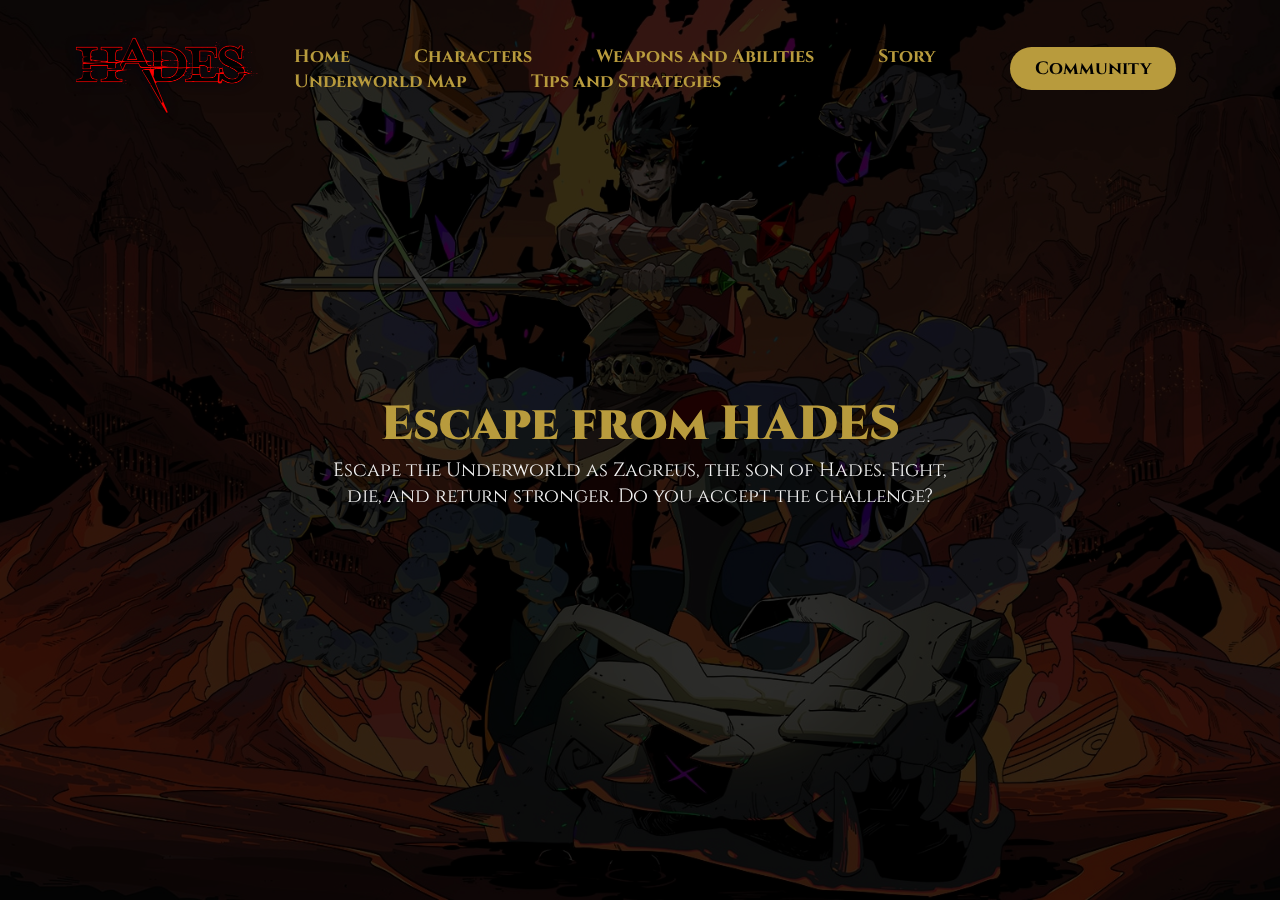
==== index.html @ b7c41282 "Add files via upload" ====
<!DOCTYPE html>
<html lang="en">
<head>
    <meta charset="UTF-8">
    <meta name="viewport" content="width=device-width, initial-scale=1.0">
    <link rel="stylesheet" href="css/index.css">
    <link rel="stylesheet" href="css/nav_base.css">
    <link rel="stylesheet" href="css/color.css">
    <link rel="icon" href="imgs/Hades_logo.png" type="png">
    <title>Escape from Hades</title>
</head>
<body>

    <header>
        <img class="logo" src="imgs/Hades_logo.png" alt="Logo_web">
        <nav>
            <ul class="nav_links">
                <li><a href="index.html">Home</a></li>
                <li><a href="html/characters.html">Characters</a></li>
                <li><a href="html/weapons_and_abilities.html">Weapons and Abilities</a></li>
                <li><a href="#">Story</a></li>
                <li><a href="#">Underworld Map</a></li>
                <li><a href="#">Tips and Strategies</a></li>
            </ul>
        </nav>
        <a class="community" href="html/community.html"><button>Community</button></a>
    </header>

    <div class="home-container">
        <h1><b>Escape from HADES</b></h1>
        <p>Escape the Underworld as Zagreus, the son of Hades. Fight, die, and return stronger. Do you accept the challenge?</p>
    </div>
    
</body>
</html>
---- css/index.css ----
.home-container{
    position: absolute; 
    top: 50%; 
    left: 50%; 
    transform: translate(-50%, -50%); 
    z-index: 2;
    font-family: "Cinzel", sans-serif;
    text-align: center; 

}

.home-container h1{
    font-size: 3em;
    color: var(--primary-color);
}

.home-container p{
    color: var(--text-color);
    font-size: 1.2em;
}

@keyframes fadeIn {
    0% {
      opacity: 0;
    }
    100% {
      opacity: 1;
    }
}

@media screen and (max-width : 1023px) {

  .home-container{
    display: flex; 
    flex-direction: column; 
    justify-content: center; 
    align-items: center; 
    height: fit-content;
    font-family: "Cinzel", sans-serif;
    text-align: center;
    padding: 20px;
    z-index: 3; /* Asegura que esté por encima del filtro */
    position: relative; /* Posición relativa para el contenedor */
    box-sizing: border-box;
    margin-top: 80px;
  }
  .home-container h1 {
      font-size: 7vw;
  }

  .home-container p {
      font-size: 3vw;
  }
}
---- css/nav_base.css ----
@import url('https://fonts.googleapis.com/css2?family=Cinzel:wght@500&display=swap');
@import url('https://fonts.googleapis.com/css2?family=Cormorant+Garamond:wght@300&display=swap');
@import url('https://fonts.googleapis.com/css2?family=Poppins:wght@100&display=swap');
@import url('colors.css');

*{
    box-sizing: border-box;
    margin: 0;
    padding: 0;
}

body{
    background-image: url(../imgs/bckg.jpeg); 
    background-size: cover;
    background-position: center top;
    background-repeat: no-repeat;
    background-attachment: fixed;
    min-height: 100vh;
    margin: 0;
    padding: 0;
    position: relative; 
    animation: fadeIn 0.3s ease-in-out;   
    z-index: 1;
}

body::before {
    content: "";
    position: fixed; /* Cambiamos de absolute a fixed para que cubra toda la pantalla */
    top: 0;
    left: 0;
    width: 100vw; /* Asegura que cubra todo el ancho de la ventana */
    height: 100vh; /* Asegura que cubra todo el alto de la ventana */
    background-color: rgba(0, 0, 0, 0.8); /* Fondo negro semitransparente (80% de opacidad) */
    z-index: 1; /* Coloca el overlay por encima del fondo pero por debajo del contenido */
    pointer-events: none; /* Permite que los clics pasen a través del overlay */
}


li, a, button {
    font-family: "Cinzel", sans-serif ; 
    font-weight: 500;
    font-size: 18px;
    color: var(--primary-color);
    text-decoration: none;
    font-weight: bold;
    margin-right: 20px;
}

header{
    display: flex;
    position: relative;
    z-index: 2;
    width: 100%;
    justify-content: space-between;
    align-items: center;
    padding: 20px 5%;
    margin: 0 0 0 0;
    background-color: transparent;
}

.logo{
    position: relative;
    top: 6px;
    width: 200px;
    cursor: pointer;
    margin: 0 20px 0 0;
}

.nav_links{
    list-style: none;
}

.nav_links li{
    display: inline-block;
    padding: 0px 10px;
}

/* TESTTTT */

.nav_links li a{
    position: relative;
    transition: all 0.3s ease 0s;
}

.nav_links li a:hover{
    color: var(--secondary-color);
}

.nav_links li a::before {
    content: '';
    position: absolute;
    top: 100%; /* Ubicación justo debajo del enlace */
    left: 0;
    width: 0;
    height: 2px;
    background: var(--secondary-color); /* Color del subrayado, lo puedes cambiar */
    transition: width 0.3s ease-in-out; /* Suavidad de la animación */
}

/* Transición al hacer hover: el subrayado se extiende */
.nav_links li a:hover::before {
    width: 100%;
}

/* TESTTTT */

button{
    padding: 9px 25px;
    background-color: var(--primary-color);
    color: #000;
    font-weight: bold;
    border: none;
    border-radius: 50px;
    cursor: pointer;
    transition: all 0.3s ease 0s;
}

button:hover{
    background-color: var(--secondary-color);
    box-shadow: 0 0 5px var(--secondary-color);
}

@media screen and (max-width: 1023px) {
    header {
        flex-direction: column;
        align-items: center;
    }

    .nav_links {
        display: flex;
        flex-direction: column;
        align-items: center;
    }

    .nav_links li {
        display: block;
        margin: 10px 0;
    }

    button {
        margin-top: 20px;
    }
}
---- css/color.css ----
:root {
    --primary-color: #b89b3d;
    --secondary-color: #ff4c4c;
    --background-color: #1b1b1b;
    --accent-color: #a6a6a6   ;
    --text-color: #f5f5f5 ;
}
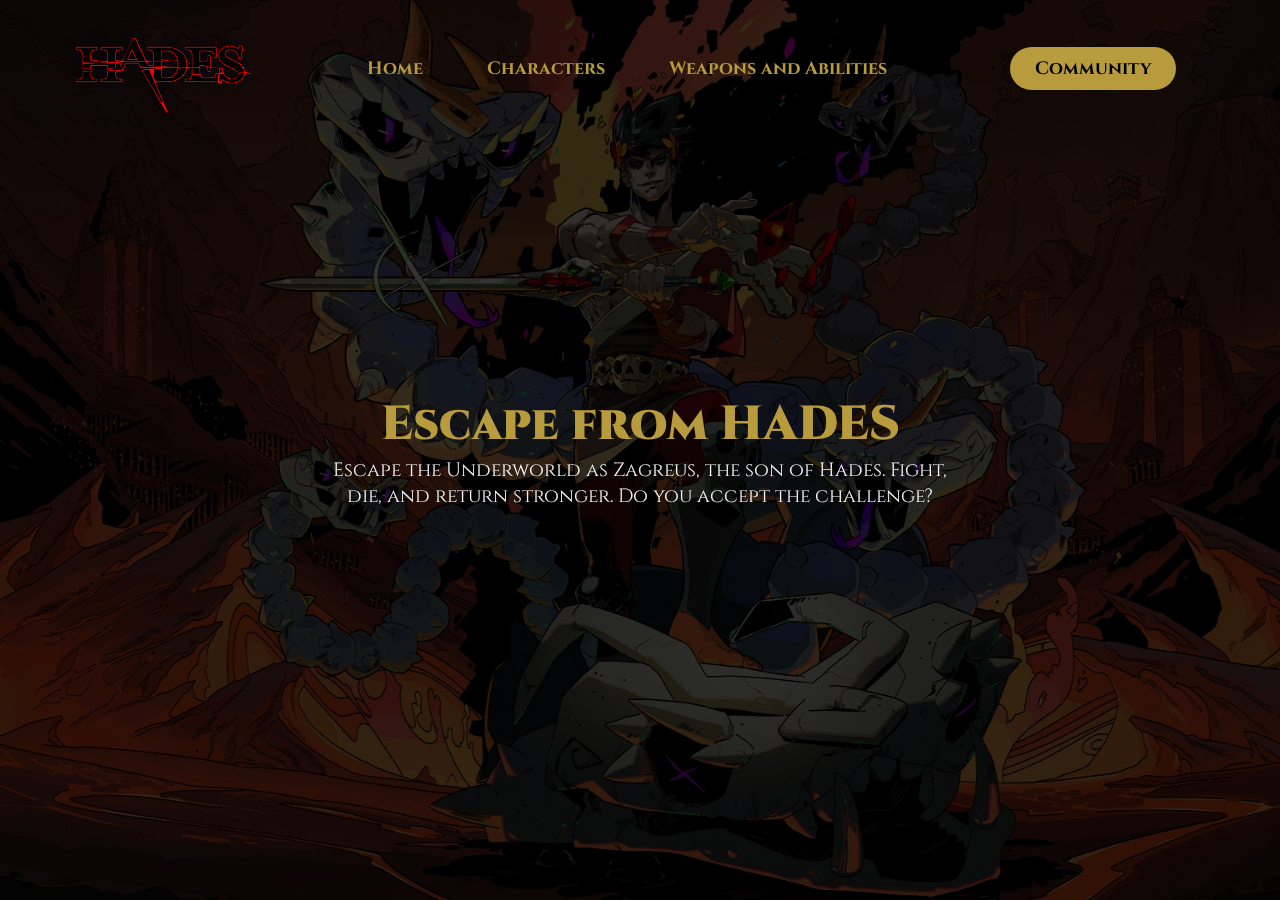
==== commit 4f635bd4: "Update index.html" ====
--- a/index.html
+++ b/index.html
@@ -18,9 +18,6 @@
                 <li><a href="index.html">Home</a></li>
                 <li><a href="html/characters.html">Characters</a></li>
                 <li><a href="html/weapons_and_abilities.html">Weapons and Abilities</a></li>
-                <li><a href="#">Story</a></li>
-                <li><a href="#">Underworld Map</a></li>
-                <li><a href="#">Tips and Strategies</a></li>
             </ul>
         </nav>
         <a class="community" href="html/community.html"><button>Community</button></a>
@@ -32,4 +29,4 @@
     </div>
     
 </body>
-</html>+</html>
